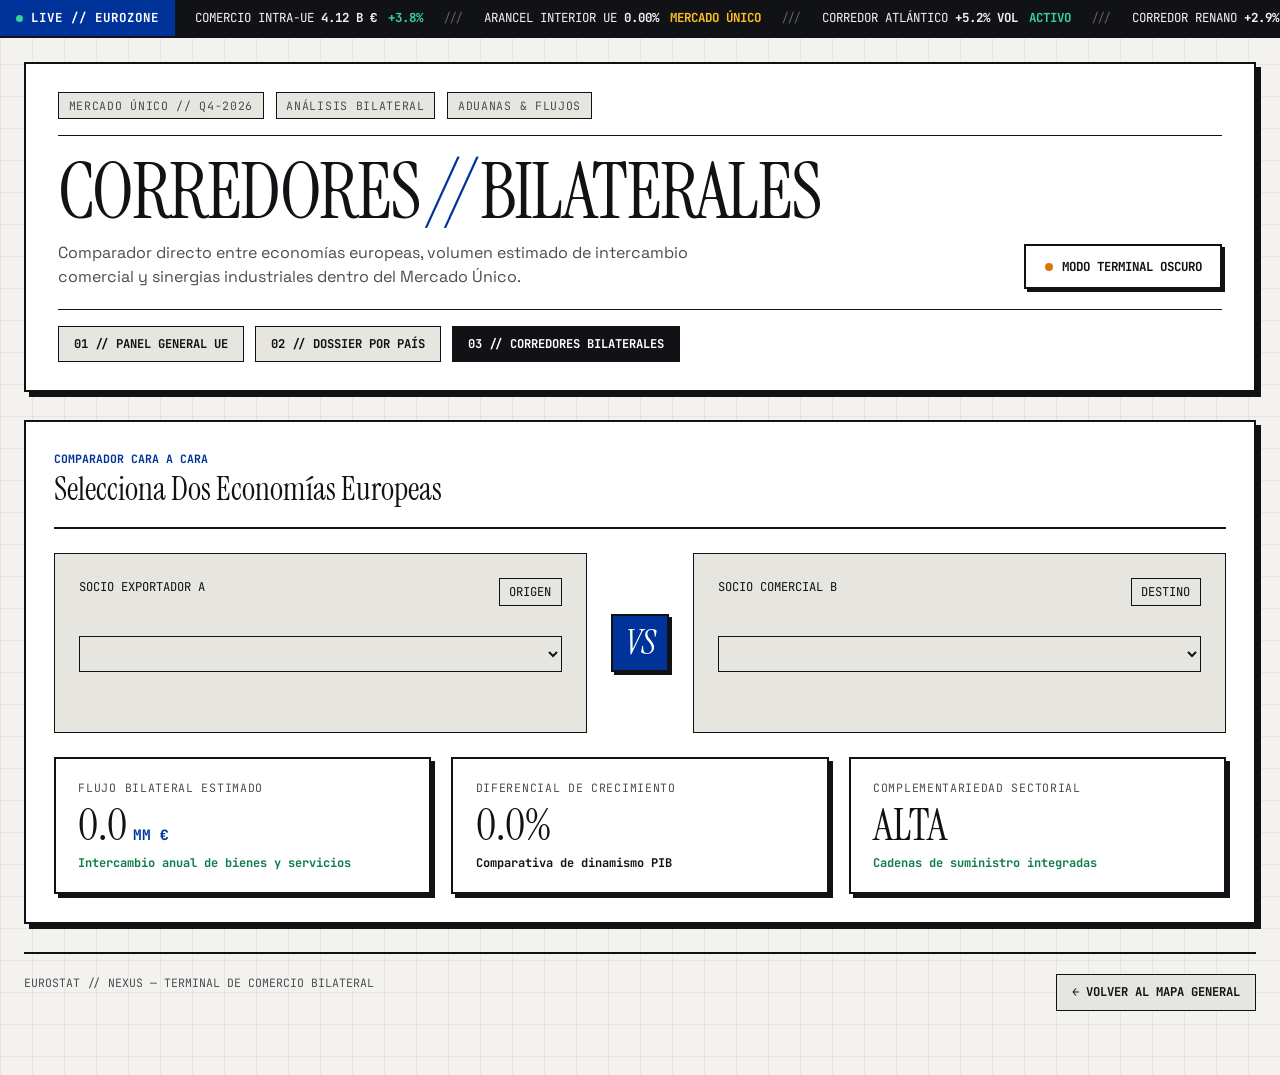
==== comercio.html @ 0c7bca4b "Añado las paginas de dossier nacional y comparador de corredores bilaterales" ====
<!DOCTYPE html>
<html lang="es">
<head>
  <meta charset="UTF-8" />
  <meta name="viewport" content="width=device-width, initial-scale=1.0" />
  <title>CORREDORES BILATERALES // EUROSTAT NEXUS</title>
  <link rel="preconnect" href="https://fonts.googleapis.com">
  <link rel="preconnect" href="https://fonts.gstatic.com" crossorigin>
  <link href="https://fonts.googleapis.com/css2?family=Instrument+Serif:ital@0;1&family=JetBrains+Mono:wght@400;500;700&family=Space+Grotesk:wght@400;500;600;700&display=swap" rel="stylesheet">
  <link rel="stylesheet" href="css/style.css">
  <script src="app.js"></script>
</head>
<body>

  <div class="eur-ticker-bar" aria-label="Indicadores financieros en tiempo real">
    <div class="ticker-badge">LIVE // EUROZONE</div>
    <div class="ticker-track-wrapper">
      <div class="ticker-track">
        <span class="ticker-item">COMERCIO INTRA-UE <strong>4.12 B €</strong> <em class="up">+3.8%</em></span>
        <span class="ticker-sep">///</span>
        <span class="ticker-item">ARANCEL INTERIOR UE <strong>0.00%</strong> <em class="neutral">MERCADO ÚNICO</em></span>
        <span class="ticker-sep">///</span>
        <span class="ticker-item">CORREDOR ATLÁNTICO <strong>+5.2% VOL</strong> <em class="up">ACTIVO</em></span>
        <span class="ticker-sep">///</span>
        <span class="ticker-item">CORREDOR RENANO <strong>+2.9% VOL</strong> <em class="up">ACTIVO</em></span>
        <span class="ticker-sep">///</span>
        <span class="ticker-item">COMERCIO INTRA-UE <strong>4.12 B €</strong> <em class="up">+3.8%</em></span>
        <span class="ticker-sep">///</span>
        <span class="ticker-item">ARANCEL INTERIOR UE <strong>0.00%</strong> <em class="neutral">MERCADO ÚNICO</em></span>
        <span class="ticker-sep">///</span>
        <span class="ticker-item">CORREDOR ATLÁNTICO <strong>+5.2% VOL</strong> <em class="up">ACTIVO</em></span>
        <span class="ticker-sep">///</span>
        <span class="ticker-item">CORREDOR RENANO <strong>+2.9% VOL</strong> <em class="up">ACTIVO</em></span>
      </div>
    </div>
  </div>

  <main class="eur-shell">

    <header class="eur-editorial-header">
      <div class="header-meta-row">
        <span class="meta-tag">MERCADO ÚNICO // Q4-2026</span>
        <span class="meta-tag">ANÁLISIS BILATERAL</span>
        <span class="meta-tag">ADUANAS & FLUJOS</span>
      </div>

      <div class="header-main-grid">
        <div class="header-title-block">
          <h1 class="editorial-title">
            <span class="reveal-line">CORREDORES <span class="accent-italic">//</span> BILATERALES</span>
          </h1>
          <p class="editorial-subtitle">
            Comparador directo entre economías europeas, volumen estimado de intercambio comercial 
            y sinergias industriales dentro del Mercado Único.
          </p>
        </div>

        <div class="header-controls">
          <button id="themeToggleBtn" class="brutal-btn" type="button">
            <span class="btn-dot"></span>
            <span id="themeBtnText">MODO TERMINAL OSCURO</span>
          </button>
        </div>
      </div>

      <nav class="eur-nav-tabs" aria-label="Navegación principal">
        <a href="index.html" class="nav-tab-link">01 // PANEL GENERAL UE</a>
        <a href="pais.html?code=ES" class="nav-tab-link">02 // DOSSIER POR PAÍS</a>
        <a href="comercio.html" class="nav-tab-link active">03 // CORREDORES BILATERALES</a>
      </nav>
    </header>

    <section class="eur-map-stage">
      <div class="stage-topbar">
        <div>
          <span class="section-code">COMPARADOR CARA A CARA</span>
          <h2 class="section-heading">Selecciona Dos Economías Europeas</h2>
        </div>
      </div>

      <div class="compare-grid">
        <div class="eur-country-inspector">
          <div class="slider-label-row">
            <label for="partnerASelect">SOCIO EXPORTADOR A</label>
            <span class="meta-tag">ORIGEN</span>
          </div>
          <select id="partnerASelect" class="brutal-select" style="width: 100%; margin-bottom: 1rem;"></select>
          <div id="partnerACard"></div>
        </div>

        <div class="vs-badge">VS</div>

        <div class="eur-country-inspector">
          <div class="slider-label-row">
            <label for="partnerBSelect">SOCIO COMERCIAL B</label>
            <span class="meta-tag">DESTINO</span>
          </div>
          <select id="partnerBSelect" class="brutal-select" style="width: 100%; margin-bottom: 1rem;"></select>
          <div id="partnerBCard"></div>
        </div>
      </div>

      <div class="eur-kpi-ribbon" style="margin-bottom: 0;">
        <article class="kpi-card">
          <span class="kpi-label">FLUJO BILATERAL ESTIMADO</span>
          <div class="kpi-value-row">
            <span class="kpi-number" id="bilateralVolume">0.0</span>
            <span class="kpi-unit">MM €</span>
          </div>
          <span class="kpi-delta up">Intercambio anual de bienes y servicios</span>
        </article>

        <article class="kpi-card">
          <span class="kpi-label">DIFERENCIAL DE CRECIMIENTO</span>
          <div class="kpi-value-row">
            <span class="kpi-number" id="bilateralDiff">0.0%</span>
          </div>
          <span class="kpi-delta" id="bilateralLeader">Comparativa de dinamismo PIB</span>
        </article>

        <article class="kpi-card">
          <span class="kpi-label">COMPLEMENTARIEDAD SECTORIAL</span>
          <div class="kpi-value-row">
            <span class="kpi-number" id="bilateralSynergy">ALTA</span>
          </div>
          <span class="kpi-delta up" id="bilateralNote">Cadenas de suministro integradas</span>
        </article>
      </div>
    </section>

    <footer class="eur-footer">
      <span>EUROSTAT // NEXUS — TERMINAL DE COMERCIO BILATERAL</span>
      <a href="index.html" class="nav-tab-link">← VOLVER AL MAPA GENERAL</a>
    </footer>

  </main>
</body>
</html>
---- css/style.css ----
:root {
  --bg-canvas: #F3F2EE;
  --bg-surface: #FFFFFF;
  --bg-subtle: #E7E5DF;
  --ink-primary: #111215;
  --ink-secondary: #4A4D55;
  --border-color: #111215;
  --accent-klein: #003399;
  --accent-gold: #D97706;
  --signal-up: #0E7C47;
  --signal-down: #C81E1E;
  --grid-line: rgba(17, 18, 21, 0.06);
  --hard-shadow: 5px 5px 0px #111215;
  
  --font-serif: 'Instrument Serif', Georgia, serif;
  --font-sans: 'Space Grotesk', sans-serif;
  --font-mono: 'JetBrains Mono', monospace;
}

[data-theme="dark"] {
  --bg-canvas: #0D0F12;
  --bg-surface: #15181E;
  --bg-subtle: #1E222B;
  --ink-primary: #F2F4F8;
  --ink-secondary: #9CA3AF;
  --border-color: #363C49;
  --accent-klein: #4D88FF;
  --accent-gold: #F59E0B;
  --signal-up: #10B981;
  --signal-down: #EF4444;
  --grid-line: rgba(255, 255, 255, 0.04);
  --hard-shadow: 5px 5px 0px #4D88FF;
}

*, *::before, *::after {
  box-sizing: border-box;
  margin: 0;
  padding: 0;
}

html {
  scroll-behavior: smooth;
}

body {
  background-color: var(--bg-canvas);
  color: var(--ink-primary);
  font-family: var(--font-sans);
  line-height: 1.5;
  background-image: 
    linear-gradient(to right, var(--grid-line) 1px, transparent 1px),
    linear-gradient(to bottom, var(--grid-line) 1px, transparent 1px);
  background-size: 32px 32px;
  transition: background-color 0.45s cubic-bezier(0.22, 1, 0.36, 1), color 0.45s ease;
  overflow-x: hidden;
}

.eur-shell {
  max-width: 1380px;
  margin: 0 auto;
  padding: 1.5rem 1.5rem 4rem;
}

.eur-ticker-bar {
  display: flex;
  align-items: center;
  background-color: var(--ink-primary);
  color: var(--bg-canvas);
  border-bottom: 2px solid var(--border-color);
  font-family: var(--font-mono);
  font-size: 0.78rem;
  height: 38px;
  position: sticky;
  top: 0;
  z-index: 100;
  overflow: hidden;
}

.ticker-badge {
  background-color: var(--accent-klein);
  color: #FFFFFF;
  font-weight: 700;
  padding: 0 1rem;
  height: 100%;
  display: flex;
  align-items: center;
  letter-spacing: 0.08em;
  flex-shrink: 0;
  position: relative;
  z-index: 2;
}

.ticker-badge::before {
  content: "";
  width: 7px;
  height: 7px;
  background: #34D399;
  border-radius: 50%;
  margin-right: 8px;
  animation: pulseLive 1.6s infinite ease-in-out;
}

.ticker-track-wrapper {
  overflow: hidden;
  white-space: nowrap;
  width: 100%;
}

.ticker-track {
  display: inline-flex;
  align-items: center;
  gap: 1.25rem;
  padding-left: 1.25rem;
  animation: marqueeScroll 32s linear infinite;
}

.eur-ticker-bar:hover .ticker-track {
  animation-play-state: paused;
}

.ticker-item em {
  font-style: normal;
  font-weight: 700;
  margin-left: 4px;
}
.ticker-item em.up { color: #34D399; }
.ticker-item em.down { color: #F87171; }
.ticker-item em.neutral { color: #FBBF24; }
.ticker-sep { opacity: 0.35; }

.eur-editorial-header {
  background: var(--bg-surface);
  border: 2px solid var(--border-color);
  box-shadow: var(--hard-shadow);
  padding: 1.75rem 2rem;
  margin-bottom: 1.75rem;
  transition: transform 0.3s ease, box-shadow 0.3s ease, background-color 0.45s ease;
  animation: slideDownFade 0.7s cubic-bezier(0.16, 1, 0.3, 1) both;
}

.header-meta-row {
  display: flex;
  flex-wrap: wrap;
  gap: 0.75rem;
  padding-bottom: 1rem;
  margin-bottom: 1.25rem;
  border-bottom: 1px solid var(--border-color);
  font-family: var(--font-mono);
  font-size: 0.72rem;
  letter-spacing: 0.06em;
  color: var(--ink-secondary);
}

.meta-tag {
  background: var(--bg-subtle);
  padding: 0.25rem 0.6rem;
  border: 1px solid var(--border-color);
}

.header-main-grid {
  display: flex;
  justify-content: space-between;
  align-items: flex-end;
  gap: 2rem;
  flex-wrap: wrap;
}

.editorial-title {
  font-family: var(--font-serif);
  font-size: clamp(2.8rem, 6vw, 5.2rem);
  font-weight: 400;
  line-height: 0.95;
  letter-spacing: -0.02em;
  margin-bottom: 0.75rem;
  overflow: hidden;
}

.reveal-line {
  display: inline-block;
  animation: textMaskUp 0.85s cubic-bezier(0.16, 1, 0.3, 1) 0.15s both;
}

.accent-italic {
  font-style: italic;
  color: var(--accent-klein);
}

.editorial-subtitle {
  max-width: 640px;
  color: var(--ink-secondary);
  font-size: 1rem;
}

.header-controls {
  display: flex;
  gap: 0.85rem;
  flex-wrap: wrap;
}

.brutal-btn {
  display: inline-flex;
  align-items: center;
  gap: 0.55rem;
  padding: 0.75rem 1.15rem;
  font-family: var(--font-mono);
  font-size: 0.78rem;
  font-weight: 700;
  text-decoration: none;
  color: var(--ink-primary);
  background: var(--bg-surface);
  border: 2px solid var(--border-color);
  box-shadow: 3px 3px 0px var(--border-color);
  cursor: pointer;
  transition: transform 0.18s cubic-bezier(0.34, 1.56, 0.64, 1), 
              box-shadow 0.18s ease, 
              background-color 0.25s ease,
              color 0.25s ease;
}

.brutal-btn:hover {
  transform: translate(-2px, -2px);
  box-shadow: 5px 5px 0px var(--border-color);
}

.brutal-btn:active {
  transform: translate(2px, 2px);
  box-shadow: 0px 0px 0px var(--border-color);
}

.brutal-btn--accent {
  background: var(--accent-klein);
  color: #FFFFFF;
}

.btn-dot {
  width: 8px;
  height: 8px;
  border-radius: 50%;
  background: var(--accent-gold);
  transition: transform 0.3s ease;
}

.brutal-btn:hover .btn-dot {
  transform: scale(1.4);
}

@keyframes marqueeScroll {
  0% { transform: translateX(0); }
  100% { transform: translateX(-50%); }
}

@keyframes pulseLive {
  0%, 100% { opacity: 1; transform: scale(1); }
  50% { opacity: 0.35; transform: scale(0.75); }
}

@keyframes slideDownFade {
  from { opacity: 0; transform: translateY(-18px); }
  to { opacity: 1; transform: translateY(0); }
}

@keyframes textMaskUp {
  from { opacity: 0; transform: translateY(100%); }
  to { opacity: 1; transform: translateY(0); }
}

.eur-kpi-ribbon {
  display: grid;
  grid-template-columns: repeat(auto-fit, minmax(240px, 1fr));
  gap: 1.25rem;
  margin-bottom: 1.75rem;
}

.kpi-card {
  background: var(--bg-surface);
  border: 2px solid var(--border-color);
  box-shadow: 4px 4px 0px var(--border-color);
  padding: 1.25rem 1.4rem;
  display: flex;
  flex-direction: column;
  gap: 0.45rem;
  transition: transform 0.25s cubic-bezier(0.34, 1.56, 0.64, 1), box-shadow 0.25s ease, background-color 0.45s ease;
  animation: cardRise 0.65s cubic-bezier(0.16, 1, 0.3, 1) both;
}

.kpi-card:nth-child(2) { animation-delay: 0.08s; }
.kpi-card:nth-child(3) { animation-delay: 0.16s; }
.kpi-card:nth-child(4) { animation-delay: 0.24s; }

.kpi-card:hover {
  transform: translate(-3px, -3px);
  box-shadow: 7px 7px 0px var(--accent-klein);
}

.kpi-label {
  font-family: var(--font-mono);
  font-size: 0.72rem;
  letter-spacing: 0.06em;
  color: var(--ink-secondary);
}

.kpi-value-row {
  display: flex;
  align-items: baseline;
  gap: 0.35rem;
}

.kpi-number {
  font-family: var(--font-serif);
  font-size: 2.75rem;
  line-height: 1;
}

.kpi-unit {
  font-family: var(--font-mono);
  font-size: 0.9rem;
  font-weight: 700;
  color: var(--accent-klein);
}

.kpi-delta {
  font-family: var(--font-mono);
  font-size: 0.75rem;
  font-weight: 700;
}

.kpi-delta.up, .up { color: var(--signal-up); }
.kpi-delta.down, .down { color: var(--signal-down); }

.eur-map-stage {
  background: var(--bg-surface);
  border: 2px solid var(--border-color);
  box-shadow: var(--hard-shadow);
  padding: 1.75rem;
  margin-bottom: 1.75rem;
  transition: background-color 0.45s ease;
}

.stage-topbar {
  display: flex;
  justify-content: space-between;
  align-items: flex-end;
  flex-wrap: wrap;
  gap: 1rem;
  padding-bottom: 1.25rem;
  margin-bottom: 1.5rem;
  border-bottom: 2px solid var(--border-color);
}

.section-code {
  display: block;
  font-family: var(--font-mono);
  font-size: 0.72rem;
  color: var(--accent-klein);
  font-weight: 700;
  margin-bottom: 0.25rem;
}

.section-heading {
  font-family: var(--font-serif);
  font-size: 2rem;
  font-weight: 400;
  line-height: 1.1;
}

.region-filters {
  display: flex;
  flex-wrap: wrap;
  gap: 0.5rem;
}

.filter-chip {
  font-family: var(--font-mono);
  font-size: 0.72rem;
  font-weight: 700;
  padding: 0.45rem 0.8rem;
  background: var(--bg-subtle);
  color: var(--ink-primary);
  border: 1.5px solid var(--border-color);
  cursor: pointer;
  transition: all 0.2s ease;
}

.filter-chip:hover {
  background: var(--ink-primary);
  color: var(--bg-surface);
}

.filter-chip.active {
  background: var(--accent-klein);
  color: #FFFFFF;
  border-color: var(--accent-klein);
}

.map-workspace {
  display: grid;
  grid-template-columns: 1.45fr 1fr;
  gap: 1.5rem;
  align-items: stretch;
}

@media (max-width: 960px) {
  .map-workspace {
    grid-template-columns: 1fr;
  }
}

.map-canvas-box {
  background: var(--bg-subtle);
  border: 1.5px solid var(--border-color);
  padding: 1rem;
  display: flex;
  flex-direction: column;
  justify-content: space-between;
  position: relative;
}

.europe-svg {
  width: 100%;
  height: auto;
  max-height: 440px;
  display: block;
}

.route-line {
  fill: none;
  stroke: var(--accent-gold);
  stroke-width: 2;
  stroke-dasharray: 6 6;
  animation: dashFlow 18s linear infinite;
}

.country-node {
  cursor: pointer;
  transition: opacity 0.35s ease, transform 0.25s ease;
}

.country-node.dimmed {
  opacity: 0.22;
  pointer-events: none;
}

.country-shape {
  fill: var(--bg-surface);
  stroke: var(--border-color);
  stroke-width: 2;
  transition: fill 0.25s ease, transform 0.25s cubic-bezier(0.34, 1.56, 0.64, 1);
  transform-origin: center;
  transform-box: fill-box;
}

.country-node:hover .country-shape {
  fill: var(--accent-gold);
  transform: scale(1.07);
}

.country-node.active .country-shape {
  fill: var(--accent-klein);
  transform: scale(1.09);
}

.country-code {
  font-family: var(--font-mono);
  font-size: 12px;
  font-weight: 700;
  fill: var(--ink-primary);
  text-anchor: middle;
  pointer-events: none;
  transition: fill 0.25s ease;
}

.country-node.active .country-code {
  fill: #FFFFFF;
}

.map-legend {
  display: flex;
  gap: 1.25rem;
  font-family: var(--font-mono);
  font-size: 0.7rem;
  color: var(--ink-secondary);
  padding-top: 0.75rem;
  border-top: 1px solid var(--border-color);
}

.legend-swatch {
  display: inline-block;
  width: 10px;
  height: 10px;
  margin-right: 5px;
  vertical-align: middle;
}

.legend-swatch.active { background: var(--accent-klein); }
.legend-swatch.route { border-bottom: 2px dashed var(--accent-gold); }

.eur-country-inspector {
  background: var(--bg-subtle);
  border: 1.5px solid var(--border-color);
  padding: 1.5rem;
  display: flex;
  flex-direction: column;
  justify-content: space-between;
  gap: 1.25rem;
  transition: transform 0.3s ease;
}

.eur-country-inspector.flash-update {
  animation: inspectorPulse 0.4s ease;
}

.inspector-header {
  display: flex;
  justify-content: space-between;
  align-items: flex-start;
  border-bottom: 1.5px solid var(--border-color);
  padding-bottom: 1rem;
}

.inspector-badge {
  font-family: var(--font-mono);
  font-size: 0.7rem;
  color: var(--accent-klein);
  font-weight: 700;
}

.inspector-name {
  font-family: var(--font-serif);
  font-size: 2.35rem;
  font-weight: 400;
  line-height: 1.05;
  margin-top: 0.2rem;
}

.inspector-flag {
  font-family: var(--font-mono);
  font-size: 1.15rem;
  font-weight: 700;
  background: var(--ink-primary);
  color: var(--bg-surface);
  padding: 0.4rem 0.65rem;
}

.inspector-desc {
  font-size: 0.92rem;
  color: var(--ink-secondary);
}

.inspector-metrics-grid {
  display: grid;
  grid-template-columns: 1fr 1fr;
  gap: 0.75rem;
}

.insp-metric {
  background: var(--bg-surface);
  border: 1.5px solid var(--border-color);
  padding: 0.75rem;
}

.insp-metric span {
  display: block;
  font-family: var(--font-mono);
  font-size: 0.66rem;
  color: var(--ink-secondary);
  margin-bottom: 0.25rem;
}

.insp-metric strong {
  font-family: var(--font-mono);
  font-size: 1.1rem;
}

.inspector-sector-box {
  background: var(--bg-surface);
  border: 1.5px solid var(--border-color);
  padding: 0.9rem;
}

.sector-header {
  display: flex;
  justify-content: space-between;
  font-family: var(--font-mono);
  font-size: 0.7rem;
  margin-bottom: 0.5rem;
}

.sector-bar-bg {
  width: 100%;
  height: 10px;
  background: var(--bg-subtle);
  border: 1px solid var(--border-color);
  overflow: hidden;
  margin-bottom: 0.45rem;
}

.sector-bar-fill {
  height: 100%;
  background: var(--accent-klein);
  transition: width 0.6s cubic-bezier(0.22, 1, 0.36, 1);
}

.sector-name {
  font-size: 0.82rem;
  font-weight: 600;
}

@keyframes cardRise {
  from { opacity: 0; transform: translateY(16px); }
  to { opacity: 1; transform: translateY(0); }
}

@keyframes dashFlow {
  to { stroke-dashoffset: -120; }
}

@keyframes inspectorPulse {
  0% { transform: scale(0.985); opacity: 0.7; }
  100% { transform: scale(1); opacity: 1; }
}

.eur-analytics-grid {
  display: grid;
  grid-template-columns: 1.3fr 1fr;
  gap: 1.5rem;
  margin-bottom: 1.75rem;
}

@media (max-width: 960px) {
  .eur-analytics-grid {
    grid-template-columns: 1fr;
  }
}

.analytics-card, .eur-trade-matrix, .eur-simulator-drawer {
  background: var(--bg-surface);
  border: 2px solid var(--border-color);
  box-shadow: var(--hard-shadow);
  padding: 1.75rem;
  margin-bottom: 1.75rem;
  transition: background-color 0.45s ease;
}

.eur-analytics-grid .analytics-card {
  margin-bottom: 0;
}

.card-head {
  display: flex;
  justify-content: space-between;
  align-items: flex-start;
  gap: 1rem;
  flex-wrap: wrap;
  padding-bottom: 1rem;
  margin-bottom: 1.25rem;
  border-bottom: 1.5px solid var(--border-color);
}

.brutal-select, .brutal-input {
  font-family: var(--font-mono);
  font-size: 0.75rem;
  font-weight: 700;
  padding: 0.5rem 0.75rem;
  background: var(--bg-subtle);
  color: var(--ink-primary);
  border: 1.5px solid var(--border-color);
  outline: none;
  transition: box-shadow 0.2s ease, transform 0.2s ease;
}

.brutal-select:focus, .brutal-input:focus {
  box-shadow: 3px 3px 0px var(--accent-klein);
  transform: translate(-1px, -1px);
}

.bar-chart-container {
  display: flex;
  flex-direction: column;
  gap: 0.65rem;
}

.bar-row {
  display: grid;
  grid-template-columns: 42px 1fr 56px;
  align-items: center;
  gap: 0.75rem;
  font-family: var(--font-mono);
  font-size: 0.76rem;
}

.bar-code {
  font-weight: 700;
}

.bar-track {
  height: 18px;
  background: var(--bg-subtle);
  border: 1px solid var(--border-color);
  overflow: hidden;
  position: relative;
}

.bar-fill {
  height: 100%;
  background: var(--accent-klein);
  transition: width 0.7s cubic-bezier(0.22, 1, 0.36, 1);
}

.bar-row:hover .bar-fill {
  background: var(--accent-gold);
}

.bar-val {
  text-align: right;
  font-weight: 700;
}

.donut-layout {
  display: flex;
  align-items: center;
  justify-content: space-around;
  gap: 1.5rem;
  flex-wrap: wrap;
  padding-top: 0.5rem;
}

.donut-visual {
  position: relative;
  width: 185px;
  height: 185px;
}

.donut-svg {
  width: 100%;
  height: 100%;
  transform: rotate(-90deg);
}

.donut-ring-bg {
  fill: none;
  stroke: var(--bg-subtle);
  stroke-width: 22;
}

.donut-segment {
  fill: none;
  stroke-width: 22;
  transition: stroke-width 0.25s ease, opacity 0.25s ease;
  cursor: pointer;
}

.donut-segment:hover {
  stroke-width: 26;
}

.seg-1 { stroke: var(--accent-klein); }
.seg-2 { stroke: var(--signal-up); }
.seg-3 { stroke: var(--accent-gold); }
.seg-4 { stroke: var(--ink-secondary); }

.donut-center {
  position: absolute;
  inset: 0;
  display: flex;
  flex-direction: column;
  align-items: center;
  justify-content: center;
  font-family: var(--font-mono);
}

.donut-center strong {
  font-size: 1.35rem;
}

.donut-center span {
  font-size: 0.65rem;
  color: var(--ink-secondary);
}

.donut-legend-list {
  list-style: none;
  display: flex;
  flex-direction: column;
  gap: 0.75rem;
  font-size: 0.88rem;
}

.donut-legend-list li {
  display: flex;
  align-items: center;
  gap: 0.55rem;
}

.donut-legend-list strong {
  font-family: var(--font-mono);
  margin-left: auto;
}

.dot {
  width: 11px;
  height: 11px;
  display: inline-block;
  border: 1px solid var(--border-color);
}
.dot.c1 { background: var(--accent-klein); }
.dot.c2 { background: var(--signal-up); }
.dot.c3 { background: var(--accent-gold); }
.dot.c4 { background: var(--ink-secondary); }

.table-scroll {
  overflow-x: auto;
}

.data-table {
  width: 100%;
  border-collapse: collapse;
  font-family: var(--font-mono);
  font-size: 0.78rem;
}

.data-table th, .data-table td {
  padding: 0.75rem 0.85rem;
  text-align: left;
  border-bottom: 1px solid var(--border-color);
}

.data-table th {
  background: var(--bg-subtle);
  font-weight: 700;
  letter-spacing: 0.04em;
}

.data-table tbody tr {
  cursor: pointer;
  transition: background-color 0.2s ease, transform 0.15s ease;
}

.data-table tbody tr:hover {
  background: var(--bg-subtle);
}

.sim-grid {
  display: grid;
  grid-template-columns: 1.1fr 1fr;
  gap: 1.75rem;
  align-items: center;
}

@media (max-width: 900px) {
  .sim-grid {
    grid-template-columns: 1fr;
  }
}

.sim-controls-col {
  display: flex;
  flex-direction: column;
  gap: 1.25rem;
}

.slider-group {
  background: var(--bg-subtle);
  border: 1.5px solid var(--border-color);
  padding: 1rem 1.15rem;
}

.slider-label-row {
  display: flex;
  justify-content: space-between;
  font-family: var(--font-mono);
  font-size: 0.76rem;
  margin-bottom: 0.6rem;
}

.brutal-slider {
  width: 100%;
  accent-color: var(--accent-klein);
  cursor: pointer;
}

.sim-output-col {
  display: grid;
  grid-template-columns: 1fr;
  gap: 0.9rem;
}

.sim-result-card {
  background: var(--bg-subtle);
  border: 1.5px solid var(--border-color);
  padding: 1rem 1.25rem;
  display: flex;
  flex-direction: column;
  gap: 0.2rem;
  transition: transform 0.25s ease;
}

.sim-result-card:hover {
  transform: translateX(4px);
}

.sim-result-card span {
  font-family: var(--font-mono);
  font-size: 0.7rem;
  color: var(--ink-secondary);
}

.sim-result-card strong {
  font-family: var(--font-serif);
  font-size: 2.2rem;
  line-height: 1.1;
}

.sim-result-card small {
  font-size: 0.78rem;
  color: var(--ink-secondary);
}

.eur-footer {
  display: flex;
  justify-content: space-between;
  flex-wrap: wrap;
  gap: 1rem;
  padding-top: 1.25rem;
  border-top: 2px solid var(--border-color);
  font-family: var(--font-mono);
  font-size: 0.72rem;
  color: var(--ink-secondary);
}

.eur-nav-tabs {
  display: flex;
  flex-wrap: wrap;
  gap: 0.65rem;
  margin-top: 1.25rem;
  padding-top: 1rem;
  border-top: 1px solid var(--border-color);
}

.nav-tab-link {
  font-family: var(--font-mono);
  font-size: 0.76rem;
  font-weight: 700;
  text-decoration: none;
  color: var(--ink-primary);
  background: var(--bg-subtle);
  border: 1.5px solid var(--border-color);
  padding: 0.5rem 0.95rem;
  transition: transform 0.2s ease, background-color 0.2s ease, color 0.2s ease, box-shadow 0.2s ease;
}

.nav-tab-link:hover {
  transform: translate(-2px, -2px);
  box-shadow: 3px 3px 0px var(--border-color);
  background: var(--bg-surface);
}

.nav-tab-link.active {
  background: var(--ink-primary);
  color: var(--bg-surface);
}

.page-curtain {
  position: fixed;
  inset: 0;
  background: var(--accent-klein);
  color: #FFFFFF;
  z-index: 9999;
  display: flex;
  flex-direction: column;
  align-items: center;
  justify-content: center;
  gap: 0.6rem;
  font-family: var(--font-mono);
  transform: translateY(-100%);
  transition: transform 0.45s cubic-bezier(0.77, 0, 0.175, 1);
  pointer-events: none;
}

.page-curtain.entering {
  transform: translateY(0%);
}

.page-curtain.leaving {
  transform: translateY(100%);
}

.curtain-title {
  font-family: var(--font-serif);
  font-size: clamp(2.2rem, 5vw, 3.8rem);
  letter-spacing: -0.02em;
}

.curtain-sub {
  font-size: 0.78rem;
  letter-spacing: 0.12em;
  opacity: 0.85;
}

.inspector-actions {
  display: flex;
  gap: 0.65rem;
  padding-top: 0.5rem;
}

.inspector-actions .brutal-btn {
  width: 100%;
  justify-content: center;
}

.compare-grid {
  display: grid;
  grid-template-columns: 1fr auto 1fr;
  gap: 1.5rem;
  align-items: center;
  margin-bottom: 1.5rem;
}

@media (max-width: 850px) {
  .compare-grid {
    grid-template-columns: 1fr;
  }
}

.vs-badge {
  font-family: var(--font-serif);
  font-style: italic;
  font-size: 2.2rem;
  background: var(--accent-klein);
  color: #FFFFFF;
  width: 58px;
  height: 58px;
  display: flex;
  align-items: center;
  justify-content: center;
  border: 2px solid var(--border-color);
  box-shadow: 3px 3px 0px var(--border-color);
  margin: 0 auto;
}
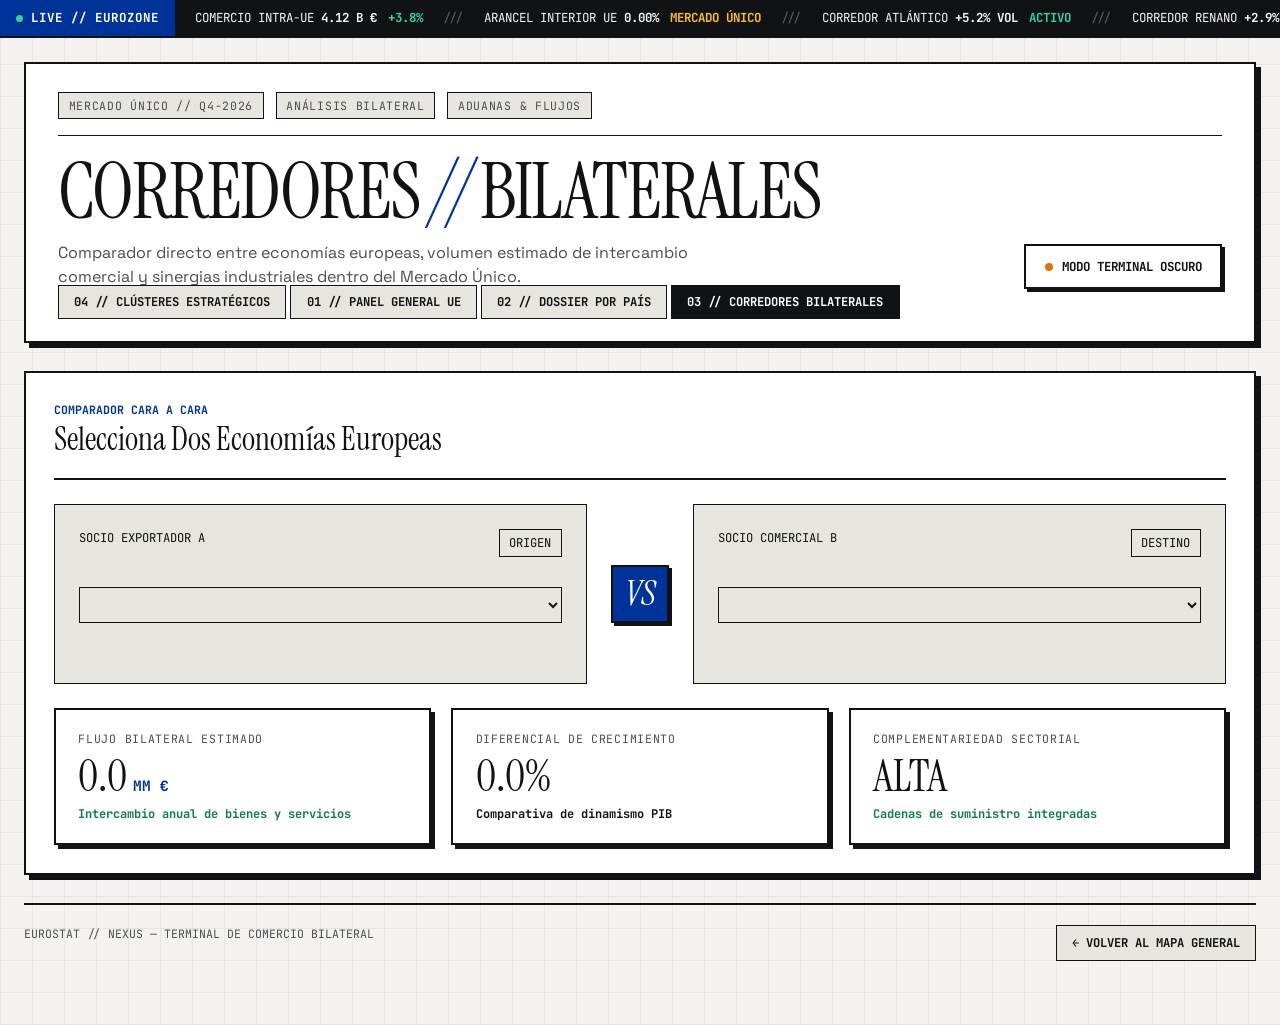
==== commit 5a2a2486: "Añado la página de sectores estrategicos, modal de informe ejecutivo y navegacion completa" ====
--- a/comercio.html
+++ b/comercio.html
@@ -63,7 +63,7 @@
         </div>
       </div>
 
-      <nav class="eur-nav-tabs" aria-label="Navegación principal">
+      <a href="sectores.html" class="nav-tab-link">04 // CLÚSTERES ESTRATÉGICOS</a>
         <a href="index.html" class="nav-tab-link">01 // PANEL GENERAL UE</a>
         <a href="pais.html?code=ES" class="nav-tab-link">02 // DOSSIER POR PAÍS</a>
         <a href="comercio.html" class="nav-tab-link active">03 // CORREDORES BILATERALES</a>
--- a/css/style.css
+++ b/css/style.css
@@ -1035,4 +1035,79 @@
   border: 2px solid var(--border-color);
   box-shadow: 3px 3px 0px var(--border-color);
   margin: 0 auto;
+}
+
+.sector-cards-grid {
+  display: grid;
+  grid-template-columns: repeat(auto-fit, minmax(290px, 1fr));
+  gap: 1.25rem;
+}
+
+.cluster-card {
+  background: var(--bg-subtle);
+  border: 1.5px solid var(--border-color);
+  padding: 1.35rem;
+  display: flex;
+  flex-direction: column;
+  justify-content: space-between;
+  gap: 1rem;
+  transition: transform 0.25s cubic-bezier(0.34, 1.56, 0.64, 1), box-shadow 0.25s ease;
+  animation: cardRise 0.45s ease both;
+}
+
+.cluster-card:hover {
+  transform: translate(-3px, -3px);
+  box-shadow: 5px 5px 0px var(--accent-klein);
+  background: var(--bg-surface);
+}
+
+.cluster-top {
+  display: flex;
+  justify-content: space-between;
+  align-items: center;
+  font-family: var(--font-mono);
+  font-size: 0.7rem;
+}
+
+.cluster-title {
+  font-family: var(--font-serif);
+  font-size: 1.8rem;
+  font-weight: 400;
+  line-height: 1.1;
+}
+
+.eur-modal-backdrop {
+  position: fixed;
+  inset: 0;
+  background: rgba(13, 15, 18, 0.72);
+  backdrop-filter: blur(4px);
+  z-index: 500;
+  display: flex;
+  align-items: center;
+  justify-content: center;
+  padding: 1.25rem;
+  opacity: 0;
+  pointer-events: none;
+  transition: opacity 0.3s ease;
+}
+
+.eur-modal-backdrop.open {
+  opacity: 1;
+  pointer-events: auto;
+}
+
+.eur-modal-box {
+  background: var(--bg-surface);
+  color: var(--ink-primary);
+  border: 2px solid var(--border-color);
+  box-shadow: 8px 8px 0px var(--accent-klein);
+  max-width: 580px;
+  width: 100%;
+  padding: 1.75rem;
+  transform: translateY(20px) scale(0.97);
+  transition: transform 0.35s cubic-bezier(0.16, 1, 0.3, 1);
+}
+
+.eur-modal-backdrop.open .eur-modal-box {
+  transform: translateY(0) scale(1);
 }
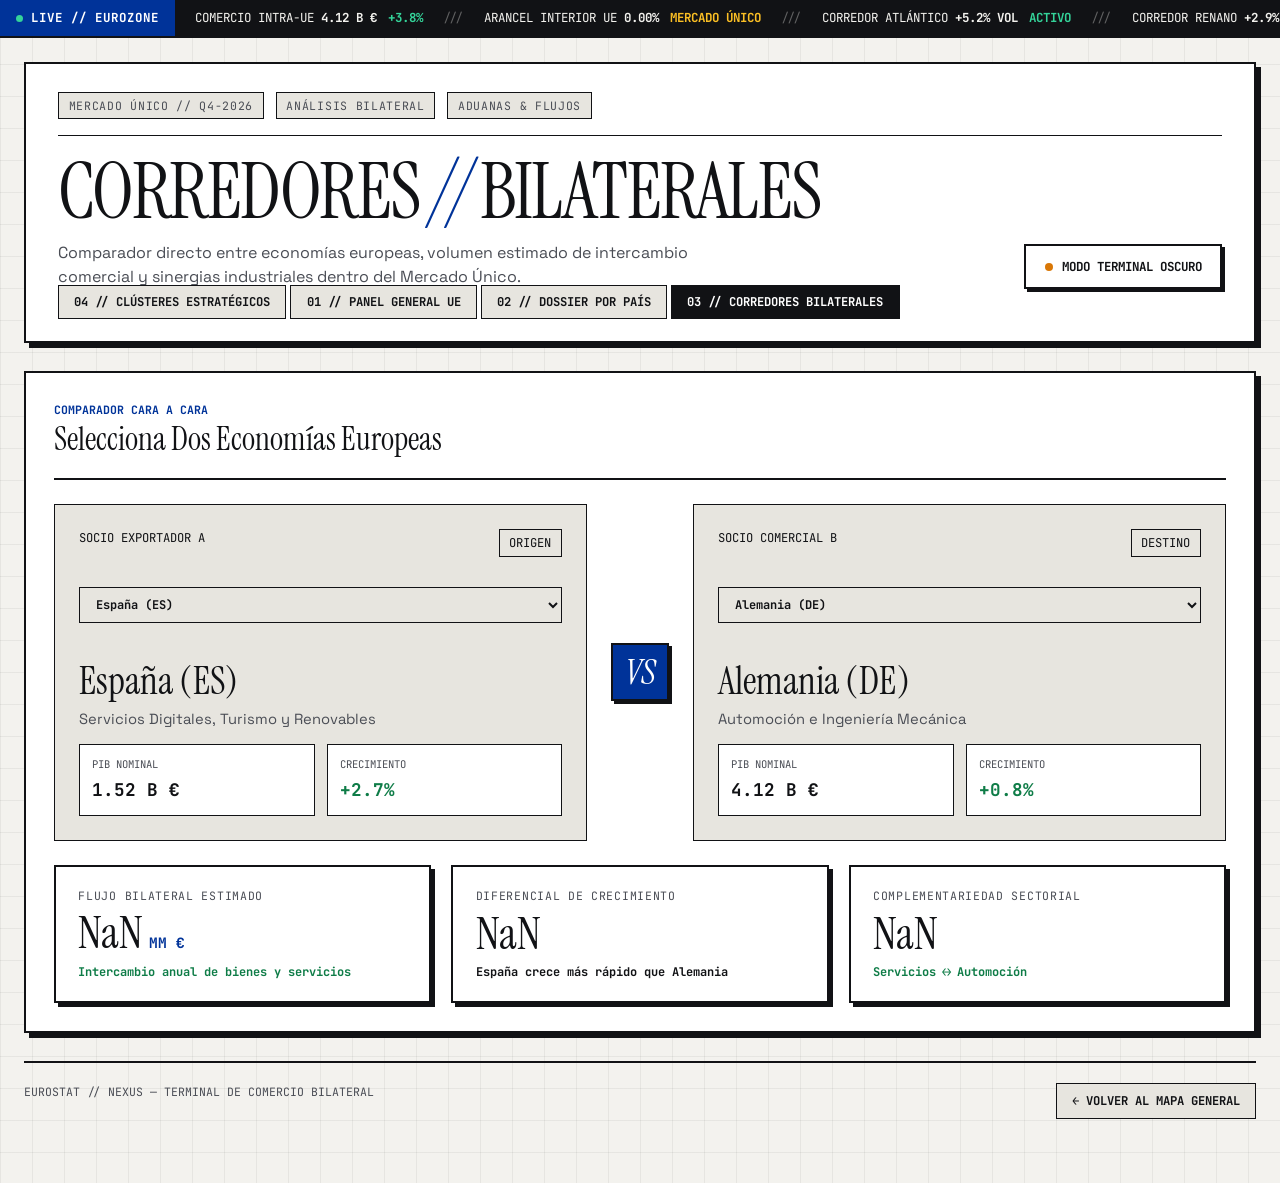
==== commit 3ecfabba: "Vuelvo a remoledar la etiqueta script" ====
--- a/comercio.html
+++ b/comercio.html
@@ -8,7 +8,7 @@
   <link rel="preconnect" href="https://fonts.gstatic.com" crossorigin>
   <link href="https://fonts.googleapis.com/css2?family=Instrument+Serif:ital@0;1&family=JetBrains+Mono:wght@400;500;700&family=Space+Grotesk:wght@400;500;600;700&display=swap" rel="stylesheet">
   <link rel="stylesheet" href="css/style.css">
-  <script src="app.js"></script>
+    <script src="js/app.js" defer></script>
 </head>
 <body>
 
--- a/css/style.css
+++ b/css/style.css
@@ -1110,4 +1110,59 @@
 
 .eur-modal-backdrop.open .eur-modal-box {
   transform: translateY(0) scale(1);
+}
+
+.fx-converter-box {
+  display: flex;
+  flex-direction: column;
+  gap: 1.25rem;
+}
+
+.fx-big-input {
+  width: 100%;
+  font-size: 1.45rem;
+  padding: 0.75rem 0.9rem;
+  background: var(--bg-surface);
+}
+
+.fx-rates-grid {
+  display: grid;
+  grid-template-columns: repeat(auto-fit, minmax(175px, 1fr));
+  gap: 0.85rem;
+}
+
+.fx-card {
+  background: var(--bg-subtle);
+  border: 1.5px solid var(--border-color);
+  padding: 0.95rem 1.05rem;
+  display: flex;
+  flex-direction: column;
+  gap: 0.25rem;
+  transition: transform 0.2s ease, box-shadow 0.2s ease;
+}
+
+.fx-card:hover {
+  transform: translate(-2px, -2px);
+  box-shadow: 4px 4px 0px var(--accent-klein);
+  background: var(--bg-surface);
+}
+
+.fx-card-head {
+  display: flex;
+  justify-content: space-between;
+  font-family: var(--font-mono);
+  font-size: 0.72rem;
+  color: var(--ink-secondary);
+}
+
+.fx-card strong {
+  font-family: var(--font-serif);
+  font-size: 1.95rem;
+  line-height: 1.1;
+}
+
+.fx-card small {
+  font-family: var(--font-mono);
+  font-size: 0.68rem;
+  color: var(--accent-klein);
 }
